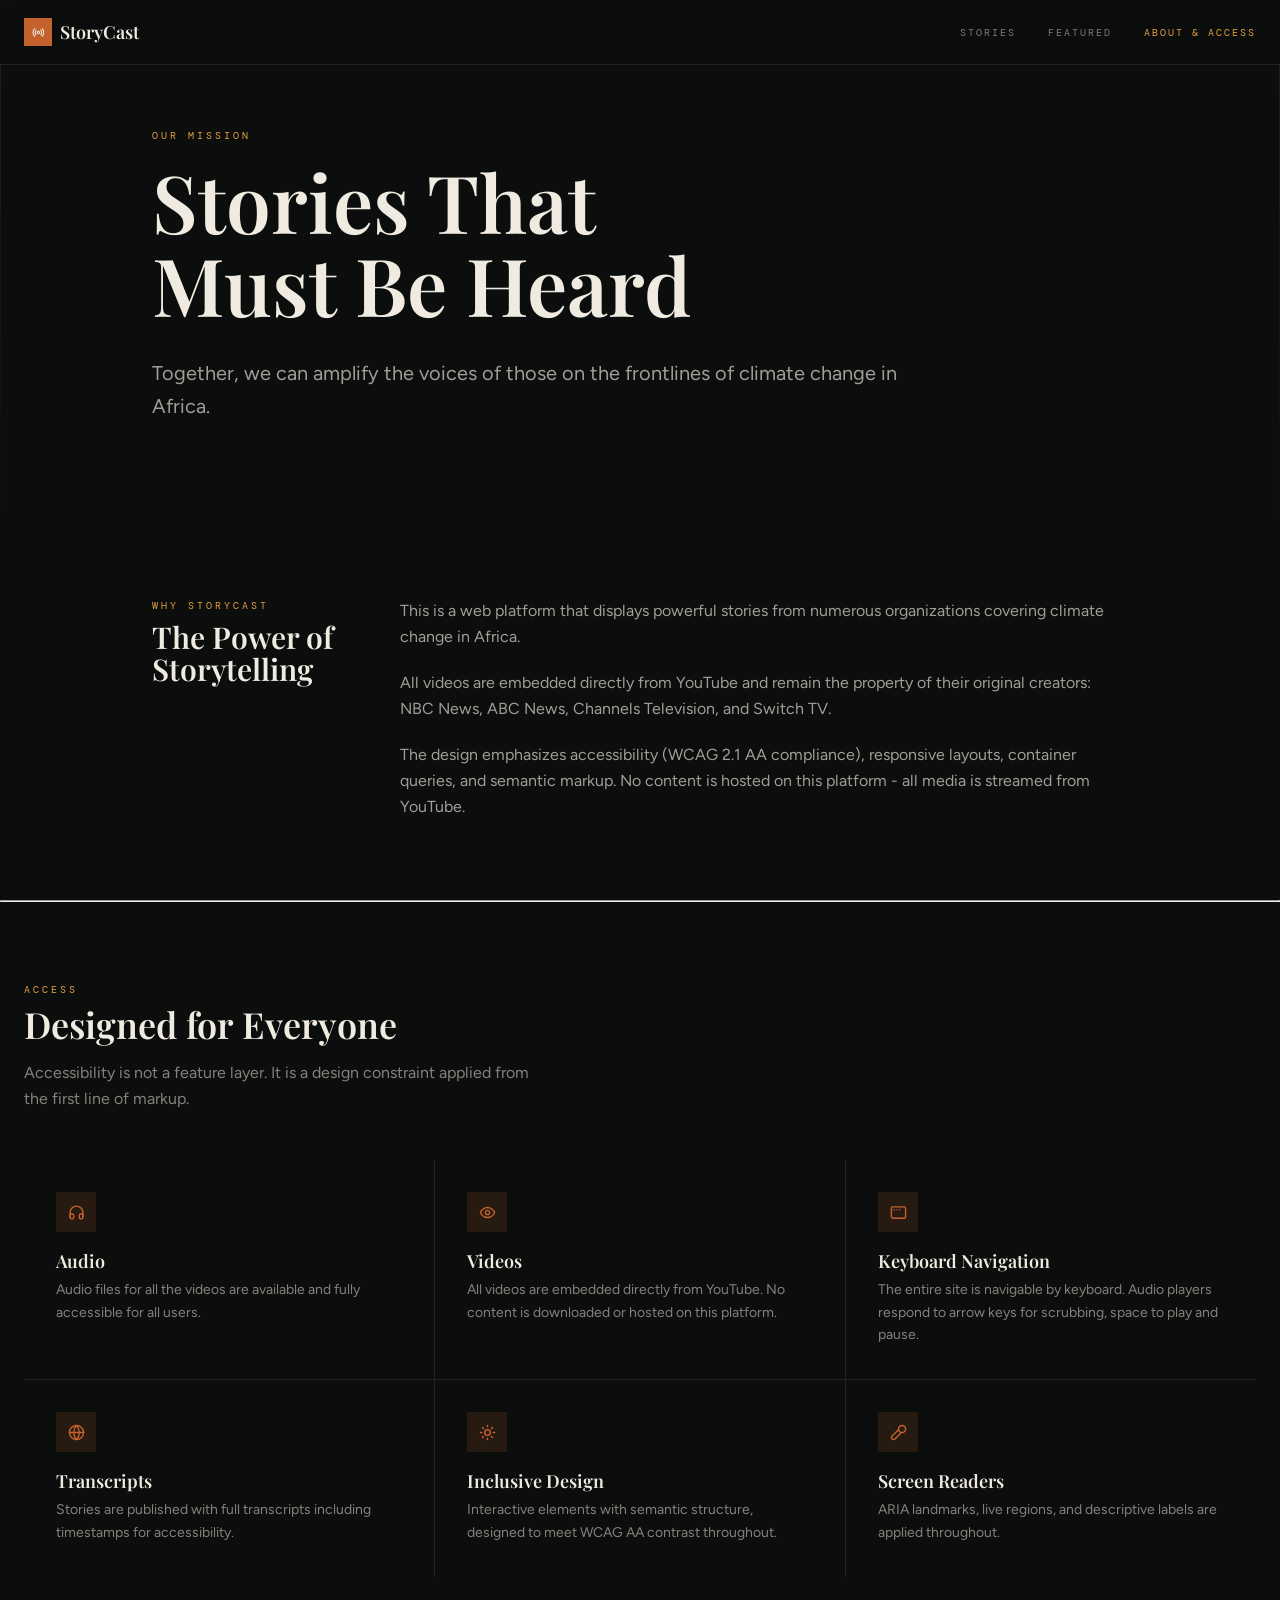
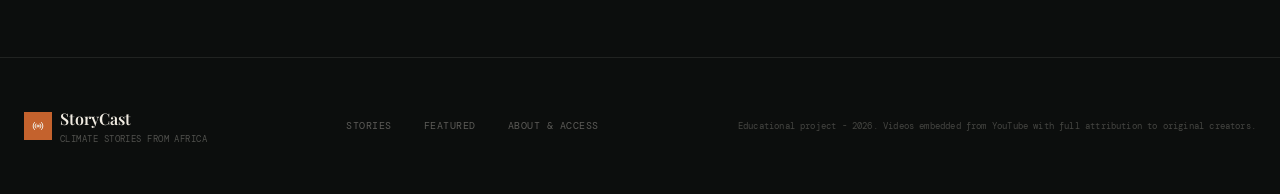
==== about.html @ 9f50dd14 "Implemented end to end 3-page website with accessibility featuers, semantic HTML, Sass, and user-cen" ====
<!DOCTYPE html>
<html lang="en">
<head>
  <meta charset="UTF-8">
  <meta name="viewport" content="width=device-width, initial-scale=1.0">
  <title>About & Access — StoryCast</title>
  <meta name="description" content="StoryCast is an independent audio and video journalism platform documenting climate change across Africa. Learn about our mission and accessibility features.">
  <link rel="stylesheet" href="css/main.css">
</head>
<body class="page-wrapper">
  
  <header class="site-header" role="banner">
    <div class="header-container">
      <a href="/" class="site-logo" aria-label="StoryCast — go to homepage">
        <span class="site-logo__icon" aria-hidden="true">
          <svg xmlns="http://www.w3.org/2000/svg" width="24" height="24" viewBox="0 0 24 24" fill="none" stroke="currentColor" stroke-width="2" stroke-linecap="round" stroke-linejoin="round"><circle cx="12" cy="12" r="2"/><path d="M16.24 7.76a6 6 0 0 1 0 8.49m-8.48-.01a6 6 0 0 1 0-8.49m11.31-2.82a10 10 0 0 1 0 14.14m-14.14 0a10 10 0 0 1 0-14.14"/></svg>
        </span>
        <span class="site-logo__text">StoryCast</span>
      </a>

      <nav class="main-nav" aria-label="Main navigation">
        <a href="/" class="main-nav__link">Stories</a>
        <a href="/story/main-story.html" class="main-nav__link">Featured</a>
        <a href="/about.html" class="main-nav__link main-nav__link--active" aria-current="page">About & Access</a>
      </nav>

      <button class="mobile-menu-toggle" aria-label="Open navigation menu" aria-expanded="false" aria-controls="mobile-nav">
        <svg xmlns="http://www.w3.org/2000/svg" width="24" height="24" viewBox="0 0 24 24" fill="none" stroke="currentColor" stroke-width="2" stroke-linecap="round" stroke-linejoin="round"><line x1="3" y1="12" x2="21" y2="12"/><line x1="3" y1="6" x2="21" y2="6"/><line x1="3" y1="18" x2="21" y2="18"/></svg>
      </button>
    </div>

    <nav id="mobile-nav" class="mobile-nav" hidden aria-label="Mobile navigation">
      <a href="/" class="mobile-nav__link">Stories</a>
      <a href="/story/main-story.html" class="mobile-nav__link">Featured</a>
      <a href="/about.html" class="mobile-nav__link mobile-nav__link--active" aria-current="page">About & Access</a>
    </nav>
  </header>

  <main id="main-content" class="main-content">
    
    <!-- Hero -->
    <section class="about-hero" aria-label="About StoryCast">
      <div class="about-hero__background" aria-hidden="true">
        <img src="https://images.unsplash.com/photo-1603703182693-51a19941fa59?w=1400&h=700&fit=crop&auto=format" alt="">
        <div class="about-hero__gradient"></div>
      </div>
      
      <div class="about-hero__content">
        <p class="about-hero__label">Our Mission</p>
        <h1 class="about-hero__title">Stories That<br>Must Be Heard</h1>
        <p class="about-hero__description">
          Together, we can amplify the voices of those on the frontlines of climate change in Africa.
        </p>
      </div>
    </section>

    <!-- Mission -->
    <section class="mission" aria-labelledby="mission-heading">
      <div class="mission__grid">
        <div>
          <p class="mission__label">Why StoryCast</p>
          <h2 id="mission-heading" class="mission__title">The Power of Storytelling</h2>
        </div>
        <div>
          <p class="mission__text">
            This is a web platform that displays powerful stories from numerous organizations covering climate change in Africa.
          </p>
          <p class="mission__text">
            All videos are embedded directly from YouTube and remain the property of their original creators: NBC News, ABC News, Channels Television, and Switch TV. 
          </p>
          <p class="mission__text">
            The design emphasizes accessibility (WCAG 2.1 AA compliance), responsive layouts, container queries, and semantic markup. 
            No content is hosted on this platform - all media is streamed from YouTube.
          </p>
        </div>
      </div>
    </section>

    <div class="divider">
      <hr>
    </div>

    <!-- Accessibility Features -->
    <section class="features" aria-labelledby="access-heading">
      <div class="features__header">
        <p class="features__label">Access</p>
        <h2 id="access-heading" class="features__title">Designed for Everyone</h2>
        <p class="features__description">
          Accessibility is not a feature layer. It is a design constraint applied from the first line of markup.
        </p>
      </div>

      <div class="features__grid">
        
        <article class="feature-card">
          <div class="feature-card__icon" aria-hidden="true">
            <svg xmlns="http://www.w3.org/2000/svg" width="24" height="24" viewBox="0 0 24 24" fill="none" stroke="currentColor" stroke-width="2" stroke-linecap="round" stroke-linejoin="round"><path d="M3 18v-6a9 9 0 0 1 18 0v6"/><path d="M21 19a2 2 0 0 1-2 2h-1a2 2 0 0 1-2-2v-3a2 2 0 0 1 2-2h3zM3 19a2 2 0 0 0 2 2h1a2 2 0 0 0 2-2v-3a2 2 0 0 0-2-2H3z"/></svg>
          </div>
          <h3 class="feature-card__title">Audio</h3>
          <p class="feature-card__description">
            Audio files for all the videos are available and fully accessible for all users.
          </p>
        </article>

        <article class="feature-card">
          <div class="feature-card__icon" aria-hidden="true">
            <svg xmlns="http://www.w3.org/2000/svg" width="24" height="24" viewBox="0 0 24 24" fill="none" stroke="currentColor" stroke-width="2" stroke-linecap="round" stroke-linejoin="round"><path d="M2 12s3-7 10-7 10 7 10 7-3 7-10 7-10-7-10-7Z"/><circle cx="12" cy="12" r="3"/></svg>
          </div>
          <h3 class="feature-card__title">Videos</h3>
          <p class="feature-card__description">
            All videos are embedded directly from YouTube. No content is downloaded or hosted on this platform.
          </p>
        </article>

        <article class="feature-card">
          <div class="feature-card__icon" aria-hidden="true">
            <svg xmlns="http://www.w3.org/2000/svg" width="24" height="24" viewBox="0 0 24 24" fill="none" stroke="currentColor" stroke-width="2" stroke-linecap="round" stroke-linejoin="round"><rect width="20" height="16" x="2" y="4" rx="2"/><path d="M6 8h.01"/><path d="M10 8h.01"/><path d="M14 8h.01"/></svg>
          </div>
          <h3 class="feature-card__title">Keyboard Navigation</h3>
          <p class="feature-card__description">
            The entire site is navigable by keyboard. Audio players respond to arrow keys for scrubbing, space to play and pause.
          </p>
        </article>

        <article class="feature-card">
          <div class="feature-card__icon" aria-hidden="true">
            <svg xmlns="http://www.w3.org/2000/svg" width="24" height="24" viewBox="0 0 24 24" fill="none" stroke="currentColor" stroke-width="2" stroke-linecap="round" stroke-linejoin="round"><circle cx="12" cy="12" r="10"/><path d="M12 2a14.5 14.5 0 0 0 0 20 14.5 14.5 0 0 0 0-20"/><path d="M2 12h20"/></svg>
          </div>
          <h3 class="feature-card__title">Transcripts</h3>
          <p class="feature-card__description">
            Stories are published with full transcripts including timestamps for accessibility.
          </p>
        </article>

        <article class="feature-card">
          <div class="feature-card__icon" aria-hidden="true">
            <svg xmlns="http://www.w3.org/2000/svg" width="24" height="24" viewBox="0 0 24 24" fill="none" stroke="currentColor" stroke-width="2" stroke-linecap="round" stroke-linejoin="round"><circle cx="12" cy="12" r="4"/><path d="M12 2v2"/><path d="M12 20v2"/><path d="m4.93 4.93 1.41 1.41"/><path d="m17.66 17.66 1.41 1.41"/><path d="M2 12h2"/><path d="M20 12h2"/><path d="m6.34 17.66-1.41 1.41"/><path d="m19.07 4.93-1.41 1.41"/></svg>
          </div>
          <h3 class="feature-card__title">Inclusive Design</h3>
          <p class="feature-card__description">
            Interactive elements with semantic structure, designed to meet WCAG AA contrast throughout. 
          </p>
        </article>

        <article class="feature-card">
          <div class="feature-card__icon" aria-hidden="true">
            <svg xmlns="http://www.w3.org/2000/svg" width="24" height="24" viewBox="0 0 24 24" fill="none" stroke="currentColor" stroke-width="2" stroke-linecap="round" stroke-linejoin="round"><path d="m12 8-9.04 9.06a2.82 2.82 0 1 0 3.98 3.98L16 12"/><circle cx="17" cy="7" r="5"/></svg>
          </div>
          <h3 class="feature-card__title">Screen Readers</h3>
          <p class="feature-card__description">
            ARIA landmarks, live regions, and descriptive labels are applied throughout.
          </p>
        </article>

      </div>
    </section>

  </main>

  <footer class="site-footer" role="contentinfo">
    <div class="footer-container">
      <div class="footer-brand">
        <span class="footer-brand__icon" aria-hidden="true">
          <svg xmlns="http://www.w3.org/2000/svg" width="24" height="24" viewBox="0 0 24 24" fill="none" stroke="currentColor" stroke-width="2" stroke-linecap="round" stroke-linejoin="round"><circle cx="12" cy="12" r="2"/><path d="M16.24 7.76a6 6 0 0 1 0 8.49m-8.48-.01a6 6 0 0 1 0-8.49m11.31-2.82a10 10 0 0 1 0 14.14m-14.14 0a10 10 0 0 1 0-14.14"/></svg>
        </span>
        <div>
          <p class="footer-brand__text">StoryCast</p>
          <p class="footer-brand__tagline">Climate Stories from Africa</p>
        </div>
      </div>
      <nav class="footer-nav" aria-label="Footer navigation">
        <a href="/" class="footer-nav__link">Stories</a>
        <a href="/story/main-story.html" class="footer-nav__link">Featured</a>
        <a href="/about.html" class="footer-nav__link">About & Access</a>
      </nav>
      <p class="footer-copyright">Educational project - 2026. Videos embedded from YouTube with full attribution to original creators.</p>
    </div>
  </footer>

  <script src="js/main.js"></script>
</body>
</html>
---- css/main.css ----
@import url("https://fonts.googleapis.com/css2?family=Playfair+Display:ital,wght@0,400;0,600;0,700;1,400;1,600&family=Figtree:wght@300;400;500&family=DM+Mono:wght@300;400;500&display=swap");
*, *::before, *::after {
  box-sizing: border-box;
  margin: 0;
  padding: 0;
}

html {
  font-size: 16px;
  scroll-behavior: smooth;
}

body {
  font-family: "Figtree", -apple-system, BlinkMacSystemFont, sans-serif;
  font-size: 1rem;
  font-weight: 400;
  line-height: 1.5;
  color: #F0EBE1;
  background-color: #0C0E0D;
  -webkit-font-smoothing: antialiased;
  -moz-osx-font-smoothing: grayscale;
}

h1, h2, h3, h4 {
  font-family: "Playfair Display", serif;
  font-weight: 600;
  line-height: 1.05;
}

h1 {
  font-size: clamp(2.4rem, 6vw, 4.5rem);
}

h2 {
  font-size: 2.25rem;
}

h3 {
  font-size: 1.25rem;
}

h4 {
  font-size: 1.125rem;
}

p {
  line-height: 1.625;
}

a {
  color: inherit;
  text-decoration: none;
}
a:hover {
  color: #E8A040;
}

img, video {
  max-width: 100%;
  height: auto;
  display: block;
}

button {
  font-family: inherit;
  cursor: pointer;
  border: none;
  background: none;
}
button:disabled {
  opacity: 0.5;
  cursor: not-allowed;
}

:focus-visible {
  outline: 2px solid #E8A040;
  outline-offset: 2px;
}

.sr-only {
  position: absolute;
  width: 1px;
  height: 1px;
  padding: 0;
  margin: -1px;
  overflow: hidden;
  clip: rect(0, 0, 0, 0);
  white-space: nowrap;
  border: 0;
}

.site-header {
  position: fixed;
  top: 0;
  left: 0;
  right: 0;
  z-index: 50;
  background-color: rgba(12, 14, 13, 0.9);
  backdrop-filter: blur(12px);
  border-bottom: 1px solid rgba(240, 235, 225, 0.09);
}

.header-container {
  max-width: 1280px;
  margin: 0 auto;
  padding: 0 1.5rem;
  height: 4rem;
  display: flex;
  align-items: center;
  justify-content: space-between;
}

.site-logo {
  display: flex;
  align-items: center;
  gap: 0.5rem;
  transition: opacity 0.2s;
}
.site-logo:hover {
  opacity: 0.8;
}
.site-logo__icon {
  width: 1.75rem;
  height: 1.75rem;
  background-color: #C4622D;
  display: flex;
  align-items: center;
  justify-content: center;
  flex-shrink: 0;
}
.site-logo__icon svg {
  width: 0.8rem;
  height: 0.8rem;
  color: #F0EBE1;
}
.site-logo__text {
  font-family: "Playfair Display", serif;
  font-size: 1.125rem;
  font-weight: 600;
  color: #F0EBE1;
}

.main-nav {
  display: none;
}
@media (min-width: 768px) {
  .main-nav {
    display: flex;
    align-items: center;
    gap: 2rem;
  }
}
.main-nav__link {
  font-family: "DM Mono", "Courier New", monospace;
  font-size: 0.625rem;
  text-transform: uppercase;
  letter-spacing: 0.2em;
  color: rgba(240, 235, 225, 0.5);
  transition: color 0.2s;
}
.main-nav__link:hover, .main-nav__link:focus {
  color: #F0EBE1;
}
.main-nav__link--active {
  color: #E8A040;
}

.mobile-menu-toggle {
  display: flex;
  padding: 0.25rem;
  color: rgba(240, 235, 225, 0.6);
}
@media (min-width: 768px) {
  .mobile-menu-toggle {
    display: none;
  }
}
.mobile-menu-toggle svg {
  width: 1.25rem;
  height: 1.25rem;
}
.mobile-menu-toggle:hover, .mobile-menu-toggle:focus {
  color: #F0EBE1;
}

.mobile-nav {
  display: flex;
  flex-direction: column;
  gap: 1.25rem;
  padding: 1.25rem 1.5rem;
  background-color: #0C0E0D;
  border-top: 1px solid rgba(240, 235, 225, 0.09);
}
@media (min-width: 768px) {
  .mobile-nav {
    display: none;
  }
}
.mobile-nav__link {
  font-family: "DM Mono", "Courier New", monospace;
  font-size: 0.625rem;
  text-transform: uppercase;
  letter-spacing: 0.2em;
  color: rgba(240, 235, 225, 0.5);
  text-align: left;
}
.mobile-nav__link--active {
  color: #E8A040;
}
.mobile-nav[hidden] {
  display: none;
}

.site-footer {
  border-top: 1px solid rgba(240, 235, 225, 0.09);
  padding: 3rem 0;
  margin-top: auto;
}

.footer-container {
  max-width: 1280px;
  margin: 0 auto;
  padding: 0 1.5rem;
  display: flex;
  flex-direction: column;
  gap: 1.5rem;
}
@media (min-width: 768px) {
  .footer-container {
    flex-direction: row;
    align-items: center;
    justify-content: space-between;
  }
}

.footer-brand {
  display: flex;
  align-items: center;
  gap: 0.5rem;
}
.footer-brand__icon {
  width: 1.75rem;
  height: 1.75rem;
  background-color: #C4622D;
  display: flex;
  align-items: center;
  justify-content: center;
  flex-shrink: 0;
}
.footer-brand__icon svg {
  width: 0.75rem;
  height: 0.75rem;
  color: #F0EBE1;
}
.footer-brand__text {
  font-family: "Playfair Display", serif;
  font-weight: 600;
  color: #F0EBE1;
}
.footer-brand__tagline {
  font-family: "DM Mono", "Courier New", monospace;
  font-size: 0.563rem;
  color: rgba(240, 235, 225, 0.3);
  text-transform: uppercase;
  letter-spacing: 0.05em;
}

.footer-nav {
  display: flex;
  flex-wrap: wrap;
  gap: 2rem;
}
.footer-nav__link {
  font-family: "DM Mono", "Courier New", monospace;
  font-size: 0.625rem;
  text-transform: uppercase;
  letter-spacing: 0.05em;
  color: rgba(240, 235, 225, 0.35);
  transition: color 0.2s;
}
.footer-nav__link:hover, .footer-nav__link:focus {
  color: #F0EBE1;
}

.footer-copyright {
  font-family: "DM Mono", "Courier New", monospace;
  font-size: 0.563rem;
  color: rgba(240, 235, 225, 0.25);
  letter-spacing: 0.02em;
}

.btn {
  display: inline-flex;
  align-items: center;
  gap: 0.75rem;
  padding: 0.75rem 1.5rem;
  font-family: "DM Mono", "Courier New", monospace;
  font-size: 0.625rem;
  text-transform: uppercase;
  letter-spacing: 0.05em;
  transition: background-color 0.2s;
}
.btn--primary {
  background-color: #C4622D;
  color: #F0EBE1;
}
.btn--primary:hover, .btn--primary:focus {
  background-color: #d4733e;
  color: #F0EBE1;
}
.btn--ghost {
  color: #E8A040;
}
.btn--ghost:hover, .btn--ghost:focus {
  color: #F0EBE1;
}
.btn svg {
  width: 0.875rem;
  height: 0.875rem;
}

.media-tag {
  display: flex;
  align-items: center;
  gap: 0.5rem;
}
.media-tag__type {
  display: flex;
  align-items: center;
  gap: 0.25rem;
  background-color: rgba(196, 98, 45, 0.2);
  color: #E8A040;
  padding: 0.25rem 0.5rem;
  font-family: "DM Mono", "Courier New", monospace;
  font-size: 0.625rem;
  text-transform: uppercase;
  letter-spacing: 0.05em;
}
.media-tag__type svg {
  width: 0.563rem;
  height: 0.563rem;
}
.media-tag__category {
  font-family: "DM Mono", "Courier New", monospace;
  font-size: 0.625rem;
  text-transform: uppercase;
  letter-spacing: 0.05em;
  color: rgba(240, 235, 225, 0.4);
}

.story-card {
  background-color: #0C0E0D;
  container-type: inline-size;
  container-name: story-card;
}
.story-card__link {
  display: block;
}
.story-card__link:focus-visible {
  outline: 2px solid #E8A040;
  outline-offset: -2px;
}
.story-card__media {
  position: relative;
  aspect-ratio: 16/9;
  background-color: #141714;
  overflow: hidden;
}
.story-card__image {
  width: 100%;
  height: 100%;
  object-fit: cover;
  opacity: 0.65;
  transition: opacity 0.5s, transform 0.5s;
}
.story-card__link:hover .story-card__image {
  opacity: 0.85;
  transform: scale(1.04);
}
.story-card__gradient {
  position: absolute;
  inset: 0;
  background: linear-gradient(to top, rgba(12, 14, 13, 0.7), transparent);
  pointer-events: none;
}
.story-card__duration {
  position: absolute;
  bottom: 0.75rem;
  right: 0.75rem;
  font-family: "DM Mono", "Courier New", monospace;
  font-size: 0.625rem;
  color: rgba(255, 255, 255, 0.8);
  background-color: rgba(0, 0, 0, 0.5);
  padding: 0.25rem 0.5rem;
  backdrop-filter: blur(4px);
}
.story-card__tags {
  position: absolute;
  top: 0.75rem;
  left: 0.75rem;
  display: flex;
  align-items: center;
  gap: 0.5rem;
}
.story-card__content {
  padding: 1.5rem;
}
.story-card__region {
  font-family: "DM Mono", "Courier New", monospace;
  font-size: 0.625rem;
  text-transform: uppercase;
  letter-spacing: 0.05em;
  color: rgba(240, 235, 225, 0.38);
  margin-bottom: 0.5rem;
}
.story-card__title {
  font-family: "Playfair Display", serif;
  font-size: 1.2rem;
  line-height: 1.2;
  color: #F0EBE1;
  margin-bottom: 0.75rem;
  transition: color 0.2s;
}
.story-card__link:hover .story-card__title {
  color: #E8A040;
}
.story-card__description {
  color: rgba(240, 235, 225, 0.52);
  font-size: 0.875rem;
  line-height: 1.625;
  margin-bottom: 1rem;
  display: -webkit-box;
  -webkit-line-clamp: 2;
  -webkit-box-orient: vertical;
  overflow: hidden;
}
.story-card__footer {
  display: flex;
  align-items: center;
  justify-content: space-between;
}
.story-card__byline {
  font-family: "DM Mono", "Courier New", monospace;
  font-size: 0.625rem;
  color: rgba(240, 235, 225, 0.32);
}
.story-card__arrow {
  color: #C4622D;
  transition: transform 0.2s;
}
.story-card__link:hover .story-card__arrow {
  transform: translateX(4px);
}
.story-card__arrow svg {
  width: 0.8rem;
  height: 0.8rem;
}

@container story-card (min-width: 500px) {
  .story-card__title {
    font-size: 1.4rem;
  }
  .story-card__description {
    -webkit-line-clamp: 3;
  }
}
.audio-player {
  background-color: #141714;
  border: 1px solid rgba(240, 235, 225, 0.09);
  padding: 1.5rem;
}
.audio-player__header {
  display: flex;
  align-items: center;
  justify-content: space-between;
  margin-bottom: 1rem;
}
.audio-player__waveform {
  display: flex;
  align-items: center;
  gap: 2px;
  height: 4rem;
  margin-bottom: 1rem;
  cursor: pointer;
}
.audio-player__waveform:focus-visible {
  outline: 2px solid #E8A040;
  outline-offset: 2px;
}
.audio-player__bar {
  flex: 1;
  background-color: rgba(240, 235, 225, 0.13);
  border-radius: 999px;
  transition: background-color 0.15s;
}
.audio-player__bar--active {
  background-color: #C4622D;
}
.audio-player__bar:nth-child(1) {
  height: 32px;
}
.audio-player__bar:nth-child(2) {
  height: 28px;
}
.audio-player__bar:nth-child(3) {
  height: 36px;
}
.audio-player__bar:nth-child(4) {
  height: 24px;
}
.audio-player__bar:nth-child(5) {
  height: 40px;
}
.audio-player__bar:nth-child(6) {
  height: 30px;
}
.audio-player__time {
  display: flex;
  justify-content: space-between;
  font-family: "DM Mono", "Courier New", monospace;
  font-size: 0.625rem;
  color: rgba(240, 235, 225, 0.3);
  margin-bottom: 1rem;
}
.audio-player__controls {
  display: flex;
  align-items: center;
  gap: 1rem;
}
.audio-player__button {
  color: rgba(240, 235, 225, 0.4);
  transition: color 0.2s;
  padding: 0.5rem;
}
.audio-player__button:hover, .audio-player__button:focus {
  color: #F0EBE1;
}
.audio-player__button svg {
  width: 1rem;
  height: 1rem;
}
.audio-player__button--play {
  width: 2.75rem;
  height: 2.75rem;
  border-radius: 50%;
  background-color: #C4622D;
  display: flex;
  align-items: center;
  justify-content: center;
  transition: background-color 0.2s;
}
.audio-player__button--play:hover, .audio-player__button--play:focus {
  background-color: #d4733e;
}
.audio-player__button--play svg {
  color: #F0EBE1;
}
.audio-player__secondary {
  margin-left: auto;
  display: flex;
  align-items: center;
  gap: 1rem;
}
.audio-player__download {
  font-family: "DM Mono", "Courier New", monospace;
  font-size: 0.625rem;
  text-transform: uppercase;
  letter-spacing: 0.05em;
  color: rgba(240, 235, 225, 0.35);
  transition: color 0.2s;
}
.audio-player__download:hover, .audio-player__download:focus {
  color: #E8A040;
}

.hero {
  position: relative;
  min-height: 100vh;
  display: flex;
  flex-direction: column;
  justify-content: flex-end;
  padding: 5rem 0 6rem;
}
.hero__background {
  position: absolute;
  inset: 0;
  background-color: #0C0E0D;
}
.hero__background img {
  width: 100%;
  height: 100%;
  object-fit: cover;
  opacity: 0.45;
  mix-blend-mode: luminosity;
}
.hero__gradient {
  position: absolute;
  inset: 0;
  background: linear-gradient(to top, #0C0E0D, rgba(12, 14, 13, 0.55), transparent);
}
.hero__content {
  position: relative;
  max-width: 1280px;
  margin: 0 auto;
  padding: 0 1.5rem;
  width: 100%;
}
.hero__inner {
  max-width: 48rem;
}
.hero__label {
  font-family: "DM Mono", "Courier New", monospace;
  font-size: 0.625rem;
  text-transform: uppercase;
  letter-spacing: 0.3em;
  color: #E8A040;
  margin-bottom: 1.25rem;
}
.hero__title {
  font-family: "Playfair Display", serif;
  font-size: clamp(2.4rem, 6vw, 4.5rem);
  line-height: 1.04;
  font-weight: 600;
  color: #F0EBE1;
  margin-bottom: 1.5rem;
}
.hero__description {
  color: rgba(240, 235, 225, 0.68);
  font-size: 1.05rem;
  line-height: 1.625;
  margin-bottom: 2rem;
  max-width: 40rem;
}
.hero__actions {
  display: flex;
  align-items: center;
  flex-wrap: wrap;
  gap: 1.5rem;
}
.hero__meta {
  display: flex;
  align-items: center;
  gap: 0.5rem;
  font-family: "DM Mono", "Courier New", monospace;
  font-size: 0.625rem;
  color: rgba(240, 235, 225, 0.45);
}
.hero__meta span {
  display: flex;
  align-items: center;
  gap: 0.5rem;
}
.hero__meta-dot {
  width: 0.25rem;
  height: 0.25rem;
  border-radius: 50%;
  background-color: rgba(240, 235, 225, 0.3);
}
.hero__scroll {
  position: absolute;
  bottom: 2.5rem;
  left: 50%;
  transform: translateX(-50%);
  display: flex;
  flex-direction: column;
  align-items: center;
  gap: 0.5rem;
  color: rgba(240, 235, 225, 0.28);
}
.hero__scroll span {
  font-family: "DM Mono", "Courier New", monospace;
  font-size: 0.563rem;
  text-transform: uppercase;
  letter-spacing: 0.3em;
}
.hero__scroll-line {
  width: 1px;
  height: 2rem;
  background: linear-gradient(to bottom, rgba(240, 235, 225, 0.3), transparent);
}

.section {
  max-width: 1280px;
  margin: 0 auto;
  padding: 5rem 1.5rem;
}
.section__header {
  display: flex;
  align-items: flex-end;
  justify-content: space-between;
  margin-bottom: 3rem;
  padding-bottom: 1.5rem;
  border-bottom: 1px solid rgba(240, 235, 225, 0.09);
}
.section__label {
  font-family: "DM Mono", "Courier New", monospace;
  font-size: 0.625rem;
  text-transform: uppercase;
  letter-spacing: 0.3em;
  color: #E8A040;
  margin-bottom: 0.5rem;
}
.section__title {
  font-family: "Playfair Display", serif;
  font-size: 2.25rem;
  font-weight: 600;
  color: #F0EBE1;
}
.section__meta {
  font-family: "DM Mono", "Courier New", monospace;
  font-size: 0.625rem;
  color: rgba(240, 235, 225, 0.28);
  display: none;
}
@media (min-width: 768px) {
  .section__meta {
    display: block;
  }
}

.stories-grid {
  display: grid;
  grid-template-columns: 1fr;
  gap: 1px;
  background-color: rgba(240, 235, 225, 0.09);
}
@media (min-width: 768px) {
  .stories-grid {
    grid-template-columns: repeat(2, 1fr);
  }
}
@media (min-width: 1024px) {
  .stories-grid {
    grid-template-columns: repeat(3, 1fr);
  }
}

.audio-spotlight {
  background-color: #1A2E23;
  padding: 5rem 0;
}
.audio-spotlight__container {
  max-width: 1280px;
  margin: 0 auto;
  padding: 0 1.5rem;
  display: grid;
  gap: 4rem;
}
@media (min-width: 768px) {
  .audio-spotlight__container {
    grid-template-columns: repeat(2, 1fr);
    align-items: center;
  }
}
.audio-spotlight__label {
  font-family: "DM Mono", "Courier New", monospace;
  font-size: 0.625rem;
  text-transform: uppercase;
  letter-spacing: 0.3em;
  color: #E8A040;
  margin-bottom: 0.75rem;
}
.audio-spotlight__title {
  font-family: "Playfair Display", serif;
  font-size: 2.25rem;
  font-weight: 600;
  color: #F0EBE1;
  line-height: 1.05;
  margin-bottom: 1.25rem;
}
.audio-spotlight__text {
  color: rgba(240, 235, 225, 0.62);
  line-height: 1.625;
  margin-bottom: 1rem;
}
.audio-spotlight__caption {
  font-family: "DM Mono", "Courier New", monospace;
  font-size: 0.625rem;
  color: rgba(240, 235, 225, 0.28);
  text-align: center;
  margin-top: 0.75rem;
  letter-spacing: 0.02em;
}

.stats {
  border-top: 1px solid rgba(240, 235, 225, 0.09);
  border-bottom: 1px solid rgba(240, 235, 225, 0.09);
  padding: 4rem 0;
}
.stats__container {
  max-width: 1280px;
  margin: 0 auto;
  padding: 0 1.5rem;
}
.stats__grid {
  display: grid;
  grid-template-columns: repeat(2, 1fr);
  gap: 2rem;
}
@media (min-width: 768px) {
  .stats__grid {
    grid-template-columns: repeat(4, 1fr);
  }
}
.stats__item {
  text-align: center;
}
.stats__label {
  font-family: "DM Mono", "Courier New", monospace;
  font-size: 0.625rem;
  text-transform: uppercase;
  letter-spacing: 0.05em;
  color: rgba(240, 235, 225, 0.38);
  margin-bottom: 0.25rem;
}
.stats__value {
  font-family: "Playfair Display", serif;
  font-size: 2.6rem;
  font-weight: 600;
  color: #E8A040;
}

.story-hero {
  padding-top: 4rem;
}
.story-hero__media {
  position: relative;
  height: 62vh;
  min-height: 380px;
  background-color: #141714;
}
.story-hero__media img {
  width: 100%;
  height: 100%;
  object-fit: cover;
  opacity: 0.52;
}
.story-hero__gradient {
  position: absolute;
  inset: 0;
  background: linear-gradient(to bottom, rgba(12, 14, 13, 0.2), transparent, #0C0E0D);
}
.story-hero__play {
  position: absolute;
  inset: 0;
  display: flex;
  align-items: center;
  justify-content: center;
}
.story-hero__play button {
  width: 5rem;
  height: 5rem;
  border-radius: 50%;
  background-color: rgba(196, 98, 45, 0.9);
  backdrop-filter: blur(4px);
  display: flex;
  align-items: center;
  justify-content: center;
  transition: all 0.2s;
}
.story-hero__play button:hover, .story-hero__play button:focus {
  background-color: #C4622D;
  transform: scale(1.05);
}
.story-hero__play button svg {
  width: 1.625rem;
  height: 1.625rem;
  color: #F0EBE1;
  margin-left: 0.25rem;
}

.story-header {
  max-width: 48rem;
  margin: 0 auto;
  padding: 0 1.5rem;
  position: relative;
  z-index: 10;
  margin-top: 2rem;
  padding-bottom: 2rem;
  background-color: #0C0E0D;
}
.story-header__title {
  font-family: "Playfair Display", serif;
  font-size: clamp(2rem, 5vw, 3.6rem);
  font-weight: 600;
  line-height: 1.05;
  color: #F0EBE1;
  margin-top: 1rem;
  margin-bottom: 1.25rem;
}
.story-header__meta {
  display: flex;
  flex-wrap: wrap;
  align-items: center;
  gap: 1rem;
  font-family: "DM Mono", "Courier New", monospace;
  font-size: 0.625rem;
  color: rgba(240, 235, 225, 0.42);
  margin-bottom: 2rem;
}
.story-header__meta span {
  display: flex;
  align-items: center;
  gap: 0.5rem;
}
.story-header__meta-dot {
  width: 0.25rem;
  height: 0.25rem;
  border-radius: 50%;
  background-color: rgba(240, 235, 225, 0.25);
}
.story-header__description {
  color: rgba(240, 235, 225, 0.68);
  font-size: 1.05rem;
  line-height: 1.625;
  border-left: 2px solid #C4622D;
  padding-left: 1.25rem;
}

.story-content {
  max-width: 48rem;
  margin: 0 auto;
  padding: 0 1.5rem 6rem;
}

.story-section {
  margin-bottom: 4rem;
}
.story-section__label {
  font-family: "DM Mono", "Courier New", monospace;
  font-size: 0.625rem;
  text-transform: uppercase;
  letter-spacing: 0.3em;
  color: #E8A040;
  margin-bottom: 0.75rem;
}
.story-section__title {
  font-family: "Playfair Display", serif;
  font-size: 1.875rem;
  font-weight: 600;
  color: #F0EBE1;
  margin-bottom: 0.25rem;
}
.story-section__subtitle {
  font-family: "DM Mono", "Courier New", monospace;
  font-size: 0.625rem;
  text-transform: uppercase;
  letter-spacing: 0.05em;
  color: rgba(240, 235, 225, 0.3);
  margin-bottom: 2rem;
}

.transcript {
  border: 1px solid rgba(240, 235, 225, 0.09);
}
.transcript__toggle {
  width: 100%;
  display: flex;
  align-items: center;
  justify-content: space-between;
  padding: 1rem 1.5rem;
  background-color: #141714;
  transition: background-color 0.2s;
}
.transcript__toggle:hover, .transcript__toggle:focus {
  background-color: #1a1d1a;
}
.transcript__toggle span {
  font-family: "DM Mono", "Courier New", monospace;
  font-size: 0.625rem;
  text-transform: uppercase;
  letter-spacing: 0.05em;
  color: rgba(240, 235, 225, 0.55);
}
.transcript__toggle svg {
  width: 0.8rem;
  height: 0.8rem;
  color: rgba(240, 235, 225, 0.38);
  transition: transform 0.2s;
}
.transcript__toggle[aria-expanded=true] svg {
  transform: rotate(180deg);
}
.transcript__content {
  background-color: #0f1210;
  border-top: 1px solid rgba(240, 235, 225, 0.09);
  padding: 2rem;
}
.transcript__content[hidden] {
  display: none;
}
.transcript__entry {
  display: grid;
  grid-template-columns: 4.5rem 1fr;
  gap: 1.5rem;
  margin-bottom: 2rem;
}
.transcript__entry:last-child {
  margin-bottom: 0;
}
.transcript__time {
  font-family: "DM Mono", "Courier New", monospace;
  font-size: 0.625rem;
  color: #C4622D;
}
.transcript__speaker {
  font-family: "DM Mono", "Courier New", monospace;
  font-size: 0.625rem;
  text-transform: uppercase;
  letter-spacing: 0.05em;
  color: #E8A040;
  margin-bottom: 0.5rem;
}
.transcript__text {
  color: rgba(240, 235, 225, 0.78);
  font-size: 0.875rem;
  line-height: 1.625;
}
.transcript__footer {
  padding: 1.25rem 2rem;
  border-top: 1px solid rgba(240, 235, 225, 0.09);
  font-family: "DM Mono", "Courier New", monospace;
  font-size: 0.563rem;
  color: rgba(240, 235, 225, 0.28);
  letter-spacing: 0.02em;
}

.related-stories__header {
  display: flex;
  align-items: center;
  gap: 1rem;
  margin-bottom: 2rem;
  padding-top: 2rem;
  border-top: 1px solid rgba(240, 235, 225, 0.09);
}
.related-stories__title {
  font-family: "Playfair Display", serif;
  font-size: clamp(2.4rem, 6vw, 4.5rem);
  font-weight: 600;
  color: #F0EBE1;
}
.related-stories__divider {
  flex: 1;
  height: 1px;
  background-color: rgba(240, 235, 225, 0.09);
}
.related-stories__grid {
  display: grid;
  gap: 1px;
  background-color: rgba(240, 235, 225, 0.09);
}
@media (min-width: 768px) {
  .related-stories__grid {
    grid-template-columns: repeat(2, 1fr);
  }
}
.related-stories__card {
  background-color: #0C0E0D;
  padding: 1.5rem;
}
.related-stories__card:hover, .related-stories__card:focus-within {
  background-color: rgba(20, 23, 20, 0.5);
}
.related-stories__title-small {
  font-family: "Playfair Display", serif;
  font-size: 1.15rem;
  color: #F0EBE1;
  line-height: 1.2;
  margin-top: 0.75rem;
  margin-bottom: 0.5rem;
  transition: color 0.2s;
}
.related-stories__title-small:hover {
  color: #E8A040;
}
.related-stories__meta {
  font-family: "DM Mono", "Courier New", monospace;
  font-size: 0.625rem;
  color: rgba(240, 235, 225, 0.32);
}

.about-hero {
  position: relative;
  padding-top: 8rem;
  padding-bottom: 6rem;
}
.about-hero__background {
  position: absolute;
  inset: 0;
  background-color: #0C0E0D;
}
.about-hero__background img {
  width: 100%;
  height: 100%;
  object-fit: cover;
  opacity: 0.18;
}
.about-hero__gradient {
  position: absolute;
  inset: 0;
  background: linear-gradient(to bottom, rgba(12, 14, 13, 0.4), #0C0E0D);
}
.about-hero__content {
  position: relative;
  max-width: 64rem;
  margin: 0 auto;
  padding: 0 1.5rem;
}
.about-hero__label {
  font-family: "DM Mono", "Courier New", monospace;
  font-size: 0.625rem;
  text-transform: uppercase;
  letter-spacing: 0.3em;
  color: #E8A040;
  margin-bottom: 1rem;
}
.about-hero__title {
  font-family: "Playfair Display", serif;
  font-size: clamp(2.6rem, 7vw, 5rem);
  font-weight: 600;
  line-height: 1.03;
  color: #F0EBE1;
  margin-bottom: 2rem;
}
.about-hero__description {
  color: rgba(240, 235, 225, 0.65);
  font-size: 1.25rem;
  line-height: 1.625;
  max-width: 48rem;
}

.mission {
  max-width: 64rem;
  margin: 0 auto;
  padding: 5rem 1.5rem;
}
.mission__grid {
  display: grid;
  gap: 3rem;
}
@media (min-width: 768px) {
  .mission__grid {
    grid-template-columns: 12.5rem 1fr;
  }
}
.mission__label {
  font-family: "DM Mono", "Courier New", monospace;
  font-size: 0.625rem;
  text-transform: uppercase;
  letter-spacing: 0.3em;
  color: #E8A040;
  margin-bottom: 0.5rem;
}
.mission__title {
  font-family: "Playfair Display", serif;
  font-size: 1.875rem;
  font-weight: 600;
  color: #F0EBE1;
}
.mission__text {
  color: rgba(240, 235, 225, 0.65);
  line-height: 1.625;
  margin-bottom: 1.25rem;
}
.mission__text:last-child {
  margin-bottom: 0;
}

.features {
  max-width: 1280px;
  margin: 0 auto;
  padding: 5rem 1.5rem;
}
.features__header {
  margin-bottom: 3rem;
}
.features__label {
  font-family: "DM Mono", "Courier New", monospace;
  font-size: 0.625rem;
  text-transform: uppercase;
  letter-spacing: 0.3em;
  color: #E8A040;
  margin-bottom: 0.5rem;
}
.features__title {
  font-family: "Playfair Display", serif;
  font-size: 2.25rem;
  font-weight: 600;
  color: #F0EBE1;
}
.features__description {
  color: rgba(240, 235, 225, 0.52);
  line-height: 1.625;
  margin-top: 1rem;
  max-width: 32rem;
}
.features__grid {
  display: grid;
  gap: 1px;
  background-color: rgba(240, 235, 225, 0.09);
}
@media (min-width: 640px) {
  .features__grid {
    grid-template-columns: repeat(2, 1fr);
  }
}
@media (min-width: 1024px) {
  .features__grid {
    grid-template-columns: repeat(3, 1fr);
  }
}

.feature-card {
  background-color: #0C0E0D;
  padding: 2rem;
  transition: background-color 0.2s;
}
.feature-card:hover {
  background-color: #141714;
}
.feature-card__icon {
  width: 2.5rem;
  height: 2.5rem;
  background-color: rgba(196, 98, 45, 0.14);
  display: flex;
  align-items: center;
  justify-content: center;
  color: #C4622D;
  margin-bottom: 1.25rem;
  transition: background-color 0.2s;
}
.feature-card:hover .feature-card__icon {
  background-color: rgba(196, 98, 45, 0.22);
}
.feature-card__icon svg {
  width: 1.063rem;
  height: 1.063rem;
}
.feature-card__title {
  font-family: "Playfair Display", serif;
  font-size: 1.125rem;
  color: #F0EBE1;
  margin-bottom: 0.5rem;
}
.feature-card__description {
  color: rgba(240, 235, 225, 0.52);
  font-size: 0.875rem;
  line-height: 1.625;
}

.page-wrapper {
  display: flex;
  flex-direction: column;
  min-height: 100vh;
}

.main-content {
  flex: 1;
}

/*# sourceMappingURL=main.css.map */
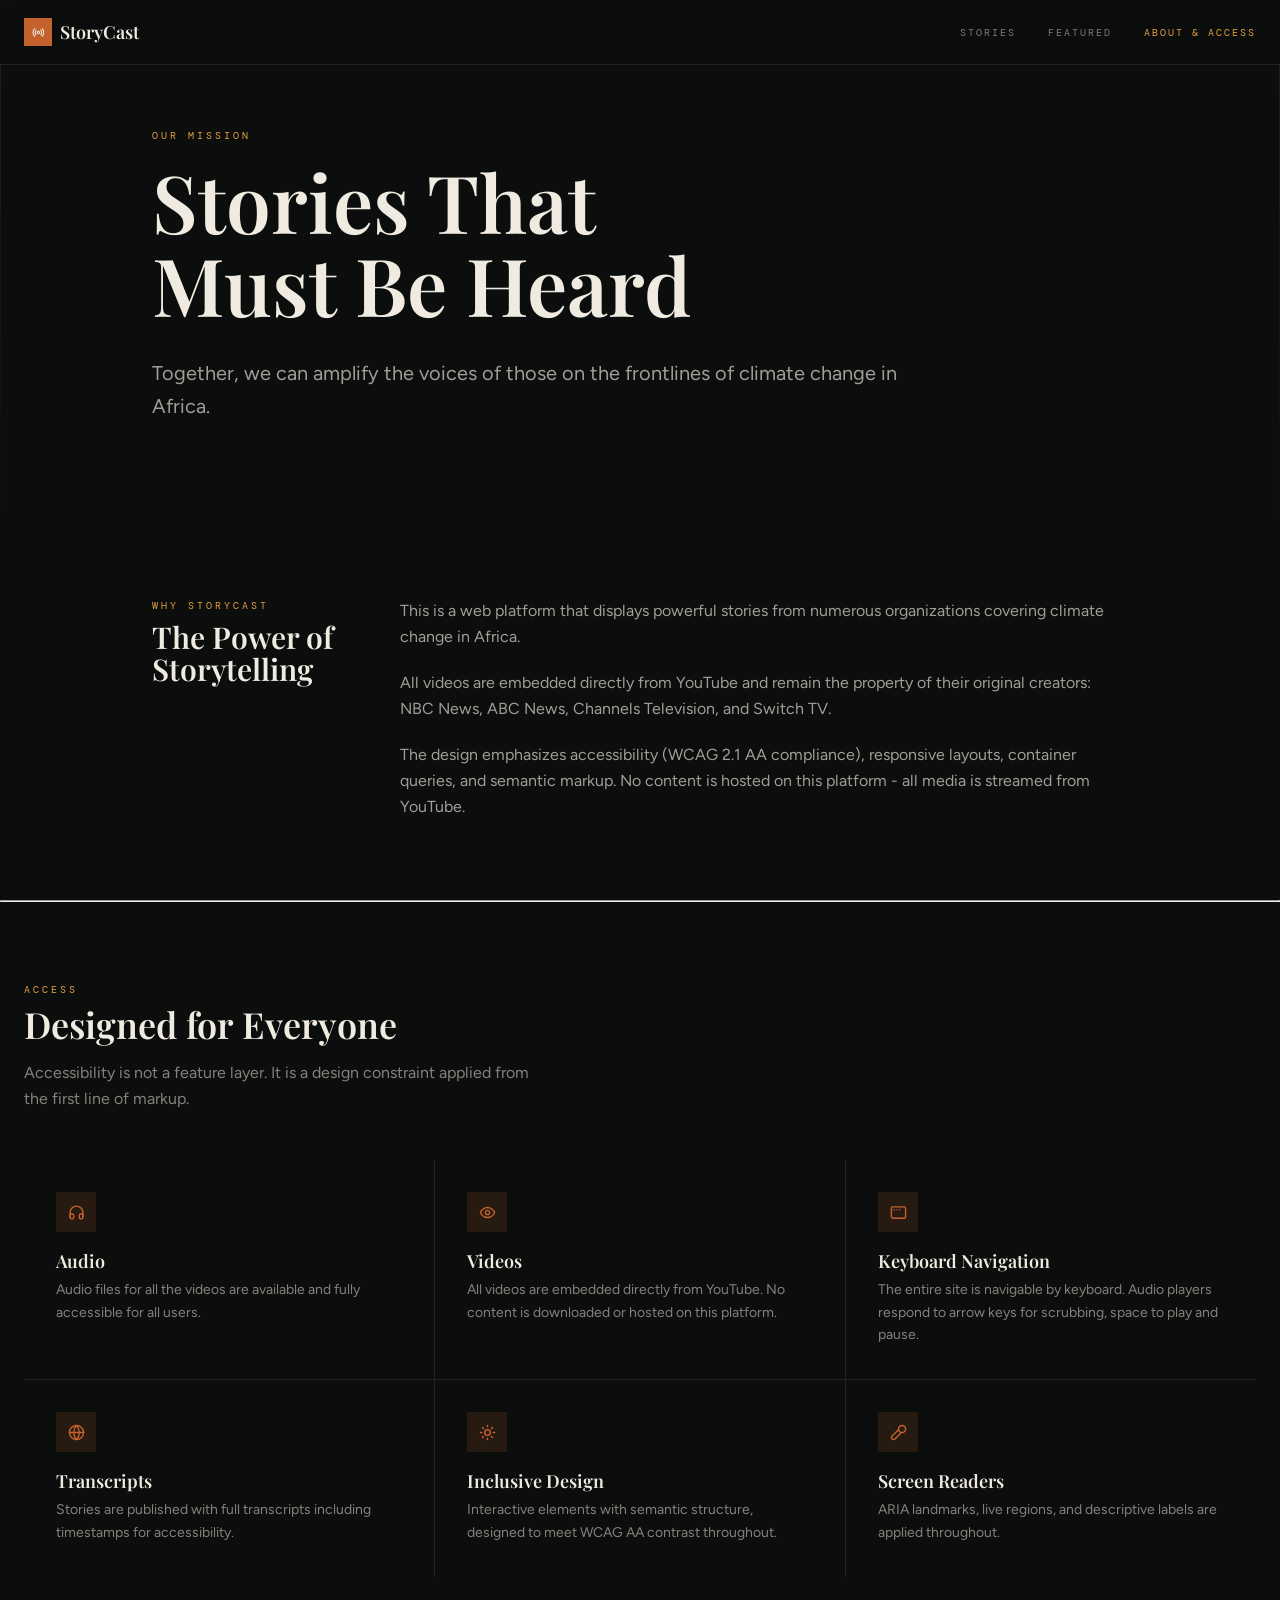
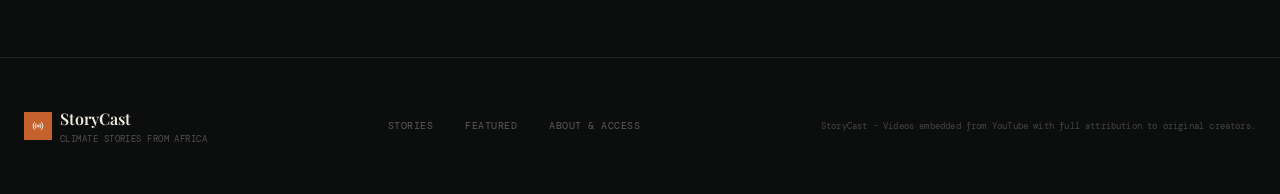
==== commit c62c7f81: "fix: update navigation links to use relative paths" ====
--- a/about.html
+++ b/about.html
@@ -11,7 +11,7 @@
   
   <header class="site-header" role="banner">
     <div class="header-container">
-      <a href="/" class="site-logo" aria-label="StoryCast — go to homepage">
+      <a href="index.html" class="site-logo" aria-label="StoryCast — go to homepage">
         <span class="site-logo__icon" aria-hidden="true">
           <svg xmlns="http://www.w3.org/2000/svg" width="24" height="24" viewBox="0 0 24 24" fill="none" stroke="currentColor" stroke-width="2" stroke-linecap="round" stroke-linejoin="round"><circle cx="12" cy="12" r="2"/><path d="M16.24 7.76a6 6 0 0 1 0 8.49m-8.48-.01a6 6 0 0 1 0-8.49m11.31-2.82a10 10 0 0 1 0 14.14m-14.14 0a10 10 0 0 1 0-14.14"/></svg>
         </span>
@@ -19,9 +19,9 @@
       </a>
 
       <nav class="main-nav" aria-label="Main navigation">
-        <a href="/" class="main-nav__link">Stories</a>
-        <a href="/story/main-story.html" class="main-nav__link">Featured</a>
-        <a href="/about.html" class="main-nav__link main-nav__link--active" aria-current="page">About & Access</a>
+        <a href="index.html" class="main-nav__link">Stories</a>
+        <a href="story/main-story.html" class="main-nav__link">Featured</a>
+        <a href="about.html" class="main-nav__link main-nav__link--active" aria-current="page">About & Access</a>
       </nav>
 
       <button class="mobile-menu-toggle" aria-label="Open navigation menu" aria-expanded="false" aria-controls="mobile-nav">
@@ -30,9 +30,9 @@
     </div>
 
     <nav id="mobile-nav" class="mobile-nav" hidden aria-label="Mobile navigation">
-      <a href="/" class="mobile-nav__link">Stories</a>
-      <a href="/story/main-story.html" class="mobile-nav__link">Featured</a>
-      <a href="/about.html" class="mobile-nav__link mobile-nav__link--active" aria-current="page">About & Access</a>
+      <a href="index.html" class="mobile-nav__link">Stories</a>
+      <a href="story/main-story.html" class="mobile-nav__link">Featured</a>
+      <a href="about.html" class="mobile-nav__link mobile-nav__link--active" aria-current="page">About & Access</a>
     </nav>
   </header>
 
@@ -169,11 +169,11 @@
         </div>
       </div>
       <nav class="footer-nav" aria-label="Footer navigation">
-        <a href="/" class="footer-nav__link">Stories</a>
-        <a href="/story/main-story.html" class="footer-nav__link">Featured</a>
-        <a href="/about.html" class="footer-nav__link">About & Access</a>
+        <a href="index.html" class="footer-nav__link">Stories</a>
+        <a href="story/main-story.html" class="footer-nav__link">Featured</a>
+        <a href="about.html" class="footer-nav__link">About & Access</a>
       </nav>
-      <p class="footer-copyright">Educational project - 2026. Videos embedded from YouTube with full attribution to original creators.</p>
+      <p class="footer-copyright">StoryCast - Videos embedded from YouTube with full attribution to original creators.</p>
     </div>
   </footer>
 
